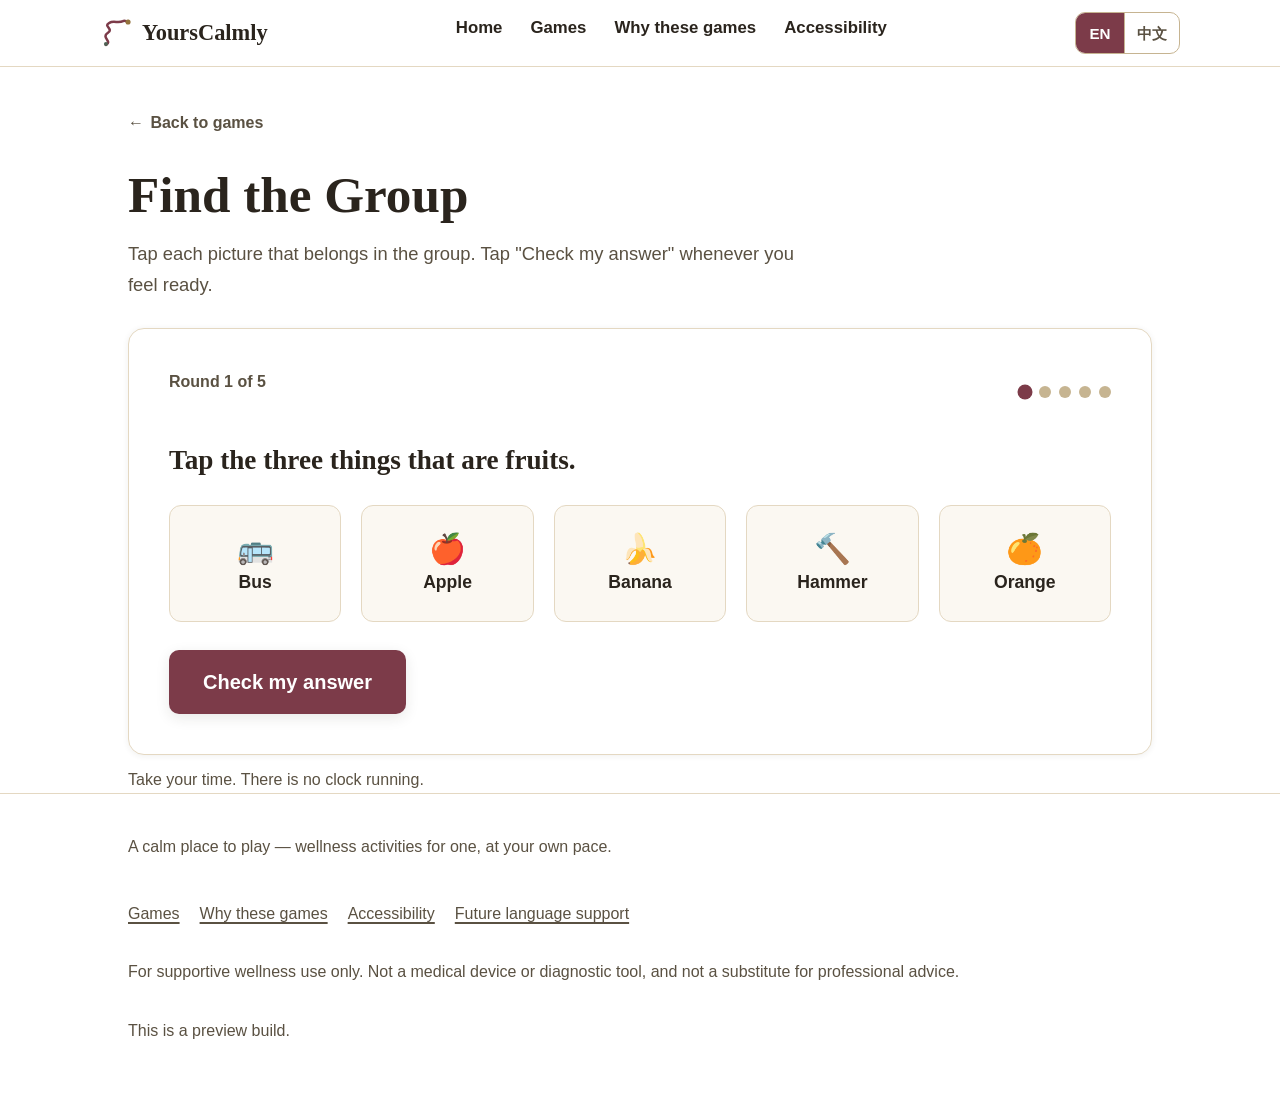
==== games/find-the-group.html @ cfeef56f "Initial YoursCalmly launch" ====
<!DOCTYPE html>
<!-- Find the Group — categorisation game. See /js/find-the-group.js for logic. -->
<html lang="en">
<head>
  <meta charset="UTF-8">
  <meta name="viewport" content="width=device-width, initial-scale=1.0">
  <title>Find the Group — YoursCalmly</title>
  <meta name="description" content="A few pictures appear together — tap the ones that belong to the same familiar group.">
  <link rel="icon" href="data:,">
  <link rel="stylesheet" href="../css/styles.css">
</head>
<body>
  <a class="skip-link" href="#main-content" data-i18n="common.skipToContent">Skip to main content</a>

  <header class="site-header" id="site-header"></header>

  <div id="zh-note" class="container" role="status" hidden style="padding-top: 0.75rem; color: var(--color-text-muted); font-size: 0.95rem;"></div>

  <main id="main-content" class="site-main">
    <div class="container game-page-header">
      <a class="game-breadcrumb" href="../index.html#games-hub">
        <span aria-hidden="true">&larr;</span>
        <span data-i18n="common.backToGames">Back to games</span>
      </a>
    </div>

    <section class="container">
      <div class="game-intro">
        <h1 data-i18n="findGroup.title">Find the Group</h1>
        <p data-i18n="findGroup.instructions">Tap each picture that belongs in the group. Tap "Check my answer" whenever you feel ready.</p>
      </div>

      <div class="game-shell" id="game-shell">
        <div class="game-progress" id="game-progress"></div>
        <div id="game-feedback" class="feedback-banner" aria-live="polite"></div>
        <div id="game-body"></div>
        <div class="game-actions" id="game-actions"></div>
      </div>

      <p class="take-your-time" data-i18n="common.takeYourTime">Take your time. There is no clock running.</p>
    </section>
  </main>

  <footer class="site-footer" id="site-footer"></footer>

  <script src="../js/i18n.js"></script>
  <script src="../js/games-data.js"></script>
  <script src="../js/main.js"></script>
  <script src="../js/game-shell.js"></script>
  <script src="../js/find-the-group.js"></script>
  <script>
    document.addEventListener('DOMContentLoaded', function () {
      GP.initChrome();
      GP_FindGroup.init();
    });
  </script>
</body>
</html>
---- css/styles.css ----
/*
  YoursCalmly — shared stylesheet
  ------------------------------------------------------------
  Design intent: warm, adult, calm. Large text, large tap targets,
  low visual noise, strong contrast, reduced-motion friendly.
  All pages (home + games) load this single stylesheet.
*/

/* ---------- Design tokens ---------- */
:root {
  /* Clean white base — warmth comes from the icons/accents, not the page */
  --color-bg: #FFFFFF;
  --color-bg-soft: #F6F0E4;
  --color-surface: #FFFFFF;
  --color-surface-alt: #FBF8F2;
  --color-border: #E4D8C2;
  --color-border-strong: #C6B491;

  /* Text */
  --color-text: #2A241D;
  --color-text-muted: #5A5142;
  --color-text-on-accent: #FFFFFF;

  /* Accents — muted wine and olive, deliberately not brown/terracotta */
  --color-primary: #7C3B49;       /* muted wine/berry — primary actions */
  --color-primary-hover: #632E39;
  --color-primary-tint: #ECDFE0;
  --color-accent: #4F6355;        /* deep muted sage — secondary accent */
  --color-accent-tint: #E2E7E0;
  --color-gold: #93733C;          /* muted brass — decorative accent */

  /* Feedback */
  --color-success-bg: #E5EADD;
  --color-success-text: #3C4E34;
  --color-success-border: #B9C7A9;
  --color-gentle-bg: #EFE6D2;
  --color-gentle-text: #665B3E;
  --color-gentle-border: #D7C79E;

  /* Focus ring — high-contrast, distinct from palette so it is always visible */
  --color-focus: #1D5C8A;

  /* Type scale (mobile-first; large by default) */
  --fs-body: 1.15rem;
  --fs-lead: 1.3rem;
  --fs-small: 1rem;
  --fs-h1: clamp(2rem, 5vw + 1rem, 3.2rem);
  --fs-h2: clamp(1.6rem, 3vw + 1rem, 2.3rem);
  --fs-h3: clamp(1.3rem, 2vw + 1rem, 1.7rem);
  --fs-card-title: 1.3rem;

  --line-height-body: 1.65;
  --line-height-tight: 1.25;

  --font-heading: Georgia, 'Iowan Old Style', 'Noto Serif', 'Times New Roman', serif;
  --font-body: -apple-system, BlinkMacSystemFont, 'Segoe UI', Roboto, Helvetica, Arial, sans-serif;

  /* Spacing scale */
  --space-1: 0.5rem;
  --space-2: 0.75rem;
  --space-3: 1.25rem;
  --space-4: 1.75rem;
  --space-5: 2.5rem;
  --space-6: 3.5rem;
  --space-7: 5rem;

  /* Shape — moderate, adult rounding rather than full "pill" bubbliness */
  --radius-sm: 8px;
  --radius-md: 12px;
  --radius-lg: 16px;
  --radius-btn: 10px;
  --shadow-soft: 0 4px 14px rgba(42, 36, 29, 0.1);
  --shadow-card: 0 1px 6px rgba(42, 36, 29, 0.07);

  --max-width: 1080px;
  --tap-min: 56px;

  --transition-fast: 160ms ease;
  --transition-medium: 240ms ease;
}

/* Dark mode kept gentle and optional — respects OS preference, still warm not cold */
@media (prefers-color-scheme: dark) {
  :root {
    --color-bg: #221E19;
    --color-bg-soft: #2A251F;
    --color-surface: #2E2822;
    --color-surface-alt: #332C25;
    --color-border: #453C31;
    --color-border-strong: #5A4E3D;

    --color-text: #F3ECE0;
    --color-text-muted: #CBBFA9;

    --color-primary: #D68FA0;
    --color-primary-hover: #E2A5B4;
    --color-primary-tint: #3A272C;

    --color-accent: #93A585;
    --color-accent-tint: #2C332A;
    --color-gold: #BC9A5C;

    --color-success-bg: #29352A;
    --color-success-text: #B7D8AF;
    --color-success-border: #445642;

    --color-gentle-bg: #362F22;
    --color-gentle-text: #E4D3A5;
    --color-gentle-border: #564A31;

    --color-focus: #6FB6E8;
    --shadow-soft: 0 6px 20px rgba(0, 0, 0, 0.35);
    --shadow-card: 0 2px 10px rgba(0, 0, 0, 0.3);
  }
}

/* ---------- Reset ---------- */
*, *::before, *::after { box-sizing: border-box; }
html { -webkit-text-size-adjust: 100%; scroll-behavior: smooth; }
@media (prefers-reduced-motion: reduce) {
  html { scroll-behavior: auto; }
  *, *::before, *::after {
    animation-duration: 0.001ms !important;
    animation-iteration-count: 1 !important;
    transition-duration: 0.001ms !important;
    scroll-behavior: auto !important;
  }
}

body {
  margin: 0;
  background: var(--color-bg);
  color: var(--color-text);
  font-family: var(--font-body);
  font-size: var(--fs-body);
  line-height: var(--line-height-body);
  -webkit-font-smoothing: antialiased;
}

/* Chinese text: prefer clean system sans for readability over serif */
:lang(zh), :lang(zh) h1, :lang(zh) h2, :lang(zh) h3 {
  font-family: 'PingFang SC', 'Microsoft YaHei', 'Noto Sans SC', var(--font-body);
}

h1, h2, h3 {
  font-family: var(--font-heading);
  line-height: var(--line-height-tight);
  margin: 0 0 var(--space-2);
  color: var(--color-text);
  font-weight: 600;
}
h1 { font-size: var(--fs-h1); }
h2 { font-size: var(--fs-h2); }
h3 { font-size: var(--fs-h3); }

p { margin: 0 0 var(--space-3); }
p:last-child { margin-bottom: 0; }

a { color: var(--color-primary); text-decoration-thickness: 2px; text-underline-offset: 3px; }
a:hover { color: var(--color-primary-hover); }

ul, ol { padding-left: 1.4em; }
li { margin-bottom: var(--space-2); }

img, svg { max-width: 100%; display: block; }

/* ---------- Accessibility helpers ---------- */
.sr-only {
  position: absolute;
  width: 1px; height: 1px;
  padding: 0; margin: -1px;
  overflow: hidden;
  clip: rect(0, 0, 0, 0);
  white-space: nowrap;
  border: 0;
}

.skip-link {
  position: absolute;
  top: -60px;
  left: var(--space-3);
  background: var(--color-primary);
  color: #fff;
  padding: var(--space-2) var(--space-3);
  border-radius: var(--radius-sm);
  z-index: 1000;
  transition: top var(--transition-fast);
  font-size: var(--fs-small);
}
.skip-link:focus {
  top: var(--space-2);
}

:focus-visible {
  outline: 3px solid var(--color-focus);
  outline-offset: 3px;
  border-radius: var(--radius-sm);
}
/* Ensure default focus is visible even without :focus-visible support */
a:focus, button:focus, input:focus, [tabindex]:focus {
  outline: 3px solid var(--color-focus);
  outline-offset: 3px;
}

/* ---------- Layout ---------- */
.container {
  max-width: var(--max-width);
  margin: 0 auto;
  padding: 0 var(--space-4);
}

.site-main { display: block; }

section {
  padding: var(--space-6) 0;
}
section + section {
  border-top: 1px solid var(--color-border);
}

.section-header {
  max-width: 46rem;
  margin: 0 0 var(--space-5);
}
.section-header .eyebrow {
  display: inline-block;
  color: var(--color-accent);
  font-weight: 700;
  letter-spacing: 0.04em;
  text-transform: uppercase;
  font-size: 0.9rem;
  margin-bottom: var(--space-1);
}
.section-header p {
  font-size: var(--fs-lead);
  color: var(--color-text-muted);
}

.section-alt { background: var(--color-bg-soft); }

/* ---------- Header / Nav ---------- */
.site-header {
  position: sticky;
  top: 0;
  z-index: 100;
  background: rgba(255, 255, 255, 0.92);
  backdrop-filter: saturate(140%) blur(6px);
  border-bottom: 1px solid var(--color-border);
}
@media (prefers-color-scheme: dark) {
  .site-header { background: rgba(34, 30, 25, 0.92); }
}

.nav-bar {
  display: flex;
  align-items: center;
  justify-content: space-between;
  gap: var(--space-3);
  padding: var(--space-2) 0;
}

.brand {
  display: flex;
  align-items: center;
  gap: 0.5rem;
  font-family: var(--font-heading);
  font-size: 1.4rem;
  font-weight: 700;
  color: var(--color-text);
  text-decoration: none;
  white-space: nowrap;
}
.brand:hover { color: var(--color-primary); }
.brand-mark {
  width: 34px;
  height: 34px;
  flex-shrink: 0;
}
.brand-mark-path {
  fill: none;
  stroke: var(--color-primary);
  stroke-width: 3;
  stroke-linecap: round;
}
.brand-mark-start { fill: var(--color-accent); }
.brand-mark-end { fill: var(--color-gold); }

.nav-links {
  display: none;
  list-style: none;
  margin: 0;
  padding: 0;
  gap: var(--space-4);
  align-items: center;
}
.nav-links a {
  color: var(--color-text);
  text-decoration: none;
  font-size: 1.05rem;
  font-weight: 600;
  padding: var(--space-1) 0;
  border-bottom: 2px solid transparent;
}
.nav-links a:hover,
.nav-links a[aria-current="page"] {
  color: var(--color-primary);
  border-bottom-color: var(--color-primary);
}

@media (min-width: 780px) {
  .nav-links { display: flex; }
}

.nav-right {
  display: flex;
  align-items: center;
  gap: var(--space-2);
}

.lang-toggle {
  display: inline-flex;
  align-items: stretch;
  border: 1.5px solid var(--color-border-strong);
  border-radius: var(--radius-btn);
  overflow: hidden;
  background: var(--color-surface);
}
.lang-toggle button {
  display: inline-flex;
  align-items: center;
  justify-content: center;
  border: 0;
  background: transparent;
  min-width: 3rem;
  padding: 0 0.75rem;
  font-size: 0.95rem;
  font-weight: 600;
  line-height: 1;
  cursor: pointer;
  color: var(--color-text-muted);
  min-height: 40px;
}
.lang-toggle button + button {
  border-left: 1.5px solid var(--color-border-strong);
}
.lang-toggle button[aria-pressed="true"] {
  background: var(--color-primary);
  color: #fff;
}
.lang-toggle button:not([aria-pressed="true"]):hover {
  color: var(--color-text);
  background: var(--color-bg-soft);
}

.lang-note {
  font-size: 0.85rem;
  color: var(--color-text-muted);
  margin-left: var(--space-1);
}

/* ---------- Buttons ---------- */
.btn {
  display: inline-flex;
  align-items: center;
  justify-content: center;
  gap: 0.5rem;
  min-height: var(--tap-min);
  padding: 0.9rem 1.75rem;
  border-radius: var(--radius-btn);
  font-size: 1.15rem;
  font-weight: 700;
  font-family: var(--font-body);
  text-decoration: none;
  cursor: pointer;
  border: 2px solid transparent;
  transition: transform var(--transition-fast), background var(--transition-fast), box-shadow var(--transition-fast);
  line-height: 1.2;
}
.btn:active { transform: translateY(1px); }

.btn-primary {
  background: var(--color-primary);
  color: #fff;
  box-shadow: var(--shadow-soft);
}
.btn-primary:hover { background: var(--color-primary-hover); color: #fff; }

.btn-secondary {
  background: transparent;
  color: var(--color-primary);
  border-color: var(--color-primary);
}
.btn-secondary:hover { background: var(--color-primary-tint); }

.btn-ghost {
  background: var(--color-surface);
  color: var(--color-text);
  border-color: var(--color-border-strong);
}
.btn-ghost:hover { background: var(--color-bg-soft); }

.btn-block { width: 100%; }
.btn-lg { min-height: 64px; font-size: 1.25rem; padding: 1rem 2rem; }

.btn[disabled] {
  opacity: 0.55;
  cursor: not-allowed;
}

/* ---------- Hero ---------- */
.hero {
  padding: var(--space-7) 0 var(--space-6);
  position: relative;
  overflow: hidden;
}
.hero-shape {
  position: absolute;
  border-radius: 50%;
  filter: blur(30px);
  opacity: 0.35;
  z-index: 0;
}
.hero-shape.one {
  width: 300px; height: 300px;
  background: var(--color-primary-tint);
  top: -140px; right: -120px;
}
.hero-shape.two {
  width: 200px; height: 200px;
  background: var(--color-accent-tint);
  bottom: -100px; left: -80px;
}
.hero .container { position: relative; z-index: 1; }
.hero-content { max-width: 40rem; }
.hero .eyebrow {
  display: inline-block;
  color: var(--color-accent);
  font-weight: 700;
  letter-spacing: 0.04em;
  text-transform: uppercase;
  font-size: 0.9rem;
  margin-bottom: var(--space-2);
}
.hero h1 { margin-bottom: var(--space-3); }
.hero .lead {
  font-size: var(--fs-lead);
  color: var(--color-text-muted);
  margin-bottom: var(--space-4);
}
.hero-actions {
  display: flex;
  flex-wrap: wrap;
  gap: var(--space-3);
}

/* ---------- How it works ---------- */
.steps {
  list-style: none;
  margin: 0;
  padding: 0;
  display: grid;
  gap: var(--space-4);
  grid-template-columns: 1fr;
}
@media (min-width: 700px) {
  .steps { grid-template-columns: repeat(3, 1fr); }
}
.step {
  background: var(--color-surface);
  border: 1px solid var(--color-border);
  border-radius: var(--radius-md);
  padding: var(--space-4);
}
.step-number {
  display: inline-flex;
  align-items: center;
  justify-content: center;
  width: 2.5rem;
  height: 2.5rem;
  border-radius: 50%;
  background: var(--color-accent-tint);
  color: var(--color-accent);
  font-weight: 700;
  font-size: 1.1rem;
  margin-bottom: var(--space-2);
}
.step h3 { font-size: 1.2rem; margin-bottom: var(--space-1); }
.step p { color: var(--color-text-muted); margin: 0; }

/* ---------- Games hub / cards ---------- */
.game-grid {
  display: grid;
  gap: var(--space-4);
  grid-template-columns: 1fr;
}
@media (min-width: 700px) {
  .game-grid { grid-template-columns: repeat(3, 1fr); }
}

.game-card {
  background: var(--color-surface);
  border: 1px solid var(--color-border);
  border-radius: var(--radius-lg);
  padding: var(--space-4);
  display: flex;
  flex-direction: column;
  gap: var(--space-2);
  box-shadow: var(--shadow-card);
}
.game-card-icon {
  width: 48px;
  height: 48px;
  border-radius: var(--radius-sm);
  background: var(--color-accent-tint);
  display: flex;
  align-items: center;
  justify-content: center;
  font-size: 1.4rem;
  margin-bottom: var(--space-1);
}
.game-card h3 { font-size: var(--fs-card-title); margin-bottom: 0.25rem; }
.game-card p { color: var(--color-text-muted); flex-grow: 1; }
.game-card .btn { margin-top: var(--space-2); align-self: flex-start; }

/* ---------- Game shell (used across all mini-games) ---------- */
.game-page-header {
  padding-top: var(--space-4);
  padding-bottom: var(--space-2);
}
.game-breadcrumb {
  display: inline-flex;
  align-items: center;
  gap: 0.4rem;
  color: var(--color-text-muted);
  text-decoration: none;
  font-weight: 600;
  font-size: 1rem;
  min-height: var(--tap-min);
}
.game-breadcrumb:hover { color: var(--color-primary); }

.game-shell {
  background: var(--color-surface);
  border: 1px solid var(--color-border);
  border-radius: var(--radius-lg);
  padding: var(--space-5);
  box-shadow: var(--shadow-card);
}

.game-intro { max-width: 42rem; margin-bottom: var(--space-4); }
.game-intro p { color: var(--color-text-muted); }

.game-progress {
  display: flex;
  align-items: center;
  justify-content: space-between;
  gap: var(--space-3);
  margin-bottom: var(--space-4);
  flex-wrap: wrap;
}
.game-progress-label {
  font-weight: 700;
  color: var(--color-text-muted);
  font-size: 1rem;
}
.progress-dots {
  display: flex;
  gap: 0.5rem;
  list-style: none;
  margin: 0;
  padding: 0;
}
.progress-dots li {
  width: 12px;
  height: 12px;
  border-radius: 50%;
  background: var(--color-border-strong);
  margin: 0;
}
.progress-dots li[data-state="done"] { background: var(--color-accent); }
.progress-dots li[data-state="current"] {
  background: var(--color-primary);
  transform: scale(1.25);
}

.game-prompt {
  font-family: var(--font-heading);
  font-size: var(--fs-h3);
  margin-bottom: var(--space-4);
}

.take-your-time {
  color: var(--color-text-muted);
  font-size: var(--fs-small);
  margin-top: var(--space-2);
}

/* Choice cards used by Memory Lane / Find the Group / Tune Match */
.choice-grid {
  display: grid;
  gap: var(--space-3);
  grid-template-columns: repeat(auto-fit, minmax(150px, 1fr));
  margin-bottom: var(--space-4);
}

.choice-card {
  display: flex;
  flex-direction: column;
  align-items: center;
  gap: var(--space-1);
  background: var(--color-surface-alt);
  border: 1.5px solid var(--color-border);
  border-radius: var(--radius-md);
  padding: var(--space-4) var(--space-2);
  min-height: 116px;
  font-family: var(--font-body);
  font-size: 1.1rem;
  font-weight: 600;
  color: var(--color-text);
  cursor: pointer;
  transition: border-color var(--transition-fast), background var(--transition-fast), transform var(--transition-fast);
  text-align: center;
}
.choice-card .choice-icon { font-size: 1.85rem; line-height: 1; opacity: 0.9; }
.choice-card:hover {
  border-color: var(--color-primary);
  background: var(--color-primary-tint);
}
.choice-card[aria-pressed="true"] {
  border-color: var(--color-primary);
  background: var(--color-primary-tint);
  box-shadow: inset 0 0 0 2px var(--color-primary);
}
.choice-card[data-result="correct"] {
  border-color: var(--color-success-border);
  background: var(--color-success-bg);
  box-shadow: none;
}
.choice-card[data-result="missed"] {
  border-color: var(--color-gold);
  background: var(--color-gentle-bg);
  box-shadow: none;
}
.choice-card[disabled] { cursor: default; }

/* Feedback banner */
.feedback-banner {
  display: none;
  align-items: flex-start;
  gap: var(--space-2);
  border-radius: var(--radius-md);
  padding: var(--space-3) var(--space-4);
  margin-bottom: var(--space-4);
  font-size: 1.1rem;
}
.feedback-banner.is-visible { display: flex; }
.feedback-banner.success {
  background: var(--color-success-bg);
  color: var(--color-success-text);
  border: 1px solid var(--color-success-border);
}
.feedback-banner.gentle {
  background: var(--color-gentle-bg);
  color: var(--color-gentle-text);
  border: 1px solid var(--color-gentle-border);
}
.feedback-icon { font-size: 1.4rem; flex-shrink: 0; }

.game-actions {
  display: flex;
  flex-wrap: wrap;
  gap: var(--space-3);
  justify-content: flex-start;
}

/* Results screen */
.results-panel { text-align: left; }
.results-panel .results-icon {
  font-size: 2.1rem;
  margin-bottom: var(--space-2);
  opacity: 0.9;
}
.results-summary {
  background: var(--color-accent-tint);
  border-radius: var(--radius-md);
  padding: var(--space-3) var(--space-4);
  color: var(--color-text);
  margin-bottom: var(--space-4);
  font-size: 1.1rem;
}

/* Tune Match play button */
.tune-player {
  display: flex;
  align-items: center;
  gap: var(--space-3);
  flex-wrap: wrap;
  margin-bottom: var(--space-4);
}
.tune-play-btn {
  min-width: 220px;
}
.tune-hint {
  color: var(--color-text-muted);
  font-size: var(--fs-small);
}

/* ---------- Why section / Accessibility section ---------- */
.info-grid {
  display: grid;
  gap: var(--space-4);
  grid-template-columns: 1fr;
}
@media (min-width: 700px) {
  .info-grid { grid-template-columns: repeat(2, 1fr); }
}
.info-card {
  background: var(--color-surface);
  border: 1px solid var(--color-border);
  border-radius: var(--radius-md);
  padding: var(--space-4);
}
.info-card h3 {
  font-size: 1.25rem;
  display: flex;
  align-items: center;
  gap: 0.6rem;
}
.info-card p { color: var(--color-text-muted); margin: 0; }

.disclaimer-box {
  margin-top: var(--space-5);
  background: var(--color-bg-soft);
  border: 1px dashed var(--color-border-strong);
  border-radius: var(--radius-md);
  padding: var(--space-4);
  color: var(--color-text-muted);
  font-size: var(--fs-small);
}
.disclaimer-box strong { color: var(--color-text); }

/* ---------- Language section ---------- */
.language-note-card {
  background: var(--color-surface);
  border: 1px solid var(--color-border);
  border-radius: var(--radius-md);
  padding: var(--space-4);
  display: flex;
  gap: var(--space-3);
  align-items: flex-start;
  max-width: 42rem;
}
.language-note-card .icon { font-size: 2rem; }

/* ---------- Footer ---------- */
.site-footer {
  border-top: 1px solid var(--color-border);
  padding: var(--space-5) 0 var(--space-6);
  color: var(--color-text-muted);
  font-size: var(--fs-small);
}
.footer-grid {
  display: flex;
  flex-direction: column;
  gap: var(--space-2);
}
.footer-links {
  display: flex;
  flex-wrap: wrap;
  gap: var(--space-3);
  list-style: none;
  padding: 0;
  margin: var(--space-1) 0;
}
.footer-links a { color: var(--color-text-muted); }
.footer-links a:hover { color: var(--color-primary); }

/* Toast for language coming-soon note */
.toast {
  position: fixed;
  left: 50%;
  bottom: var(--space-4);
  transform: translate(-50%, 0);
  background: var(--color-text);
  color: var(--color-bg);
  padding: var(--space-2) var(--space-4);
  border-radius: 999px;
  font-size: 1rem;
  box-shadow: var(--shadow-soft);
  z-index: 1000;
  opacity: 0;
  pointer-events: none;
  transition: opacity var(--transition-medium);
}
.toast.is-visible { opacity: 1; }

/* Utility */
.center { text-align: center; }
.mt-0 { margin-top: 0; }
.hidden { display: none !important; }
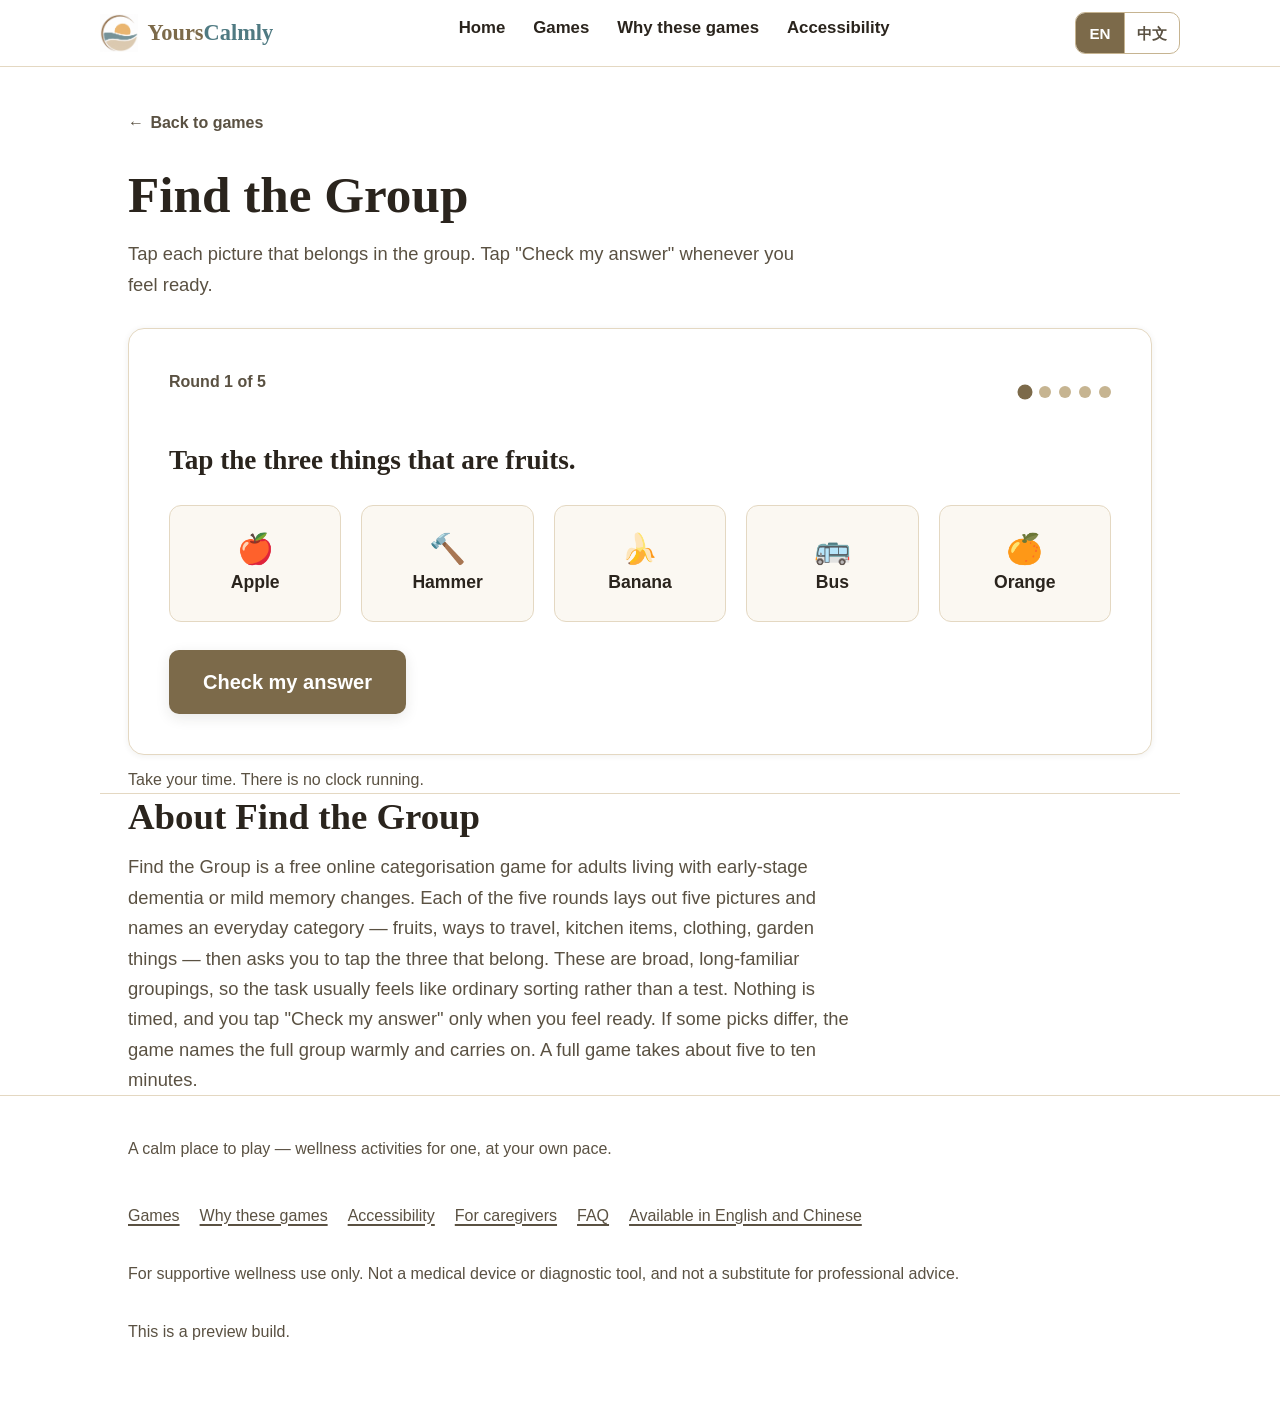
==== commit a9b4397c: "Complete Chinese translation and add SEO foundations Language: - Fill in the 10 empty zh keys (why.*" ====
--- a/games/find-the-group.html
+++ b/games/find-the-group.html
@@ -1,13 +1,42 @@
 <!DOCTYPE html>
 <!-- Find the Group — categorisation game. See /js/find-the-group.js for logic. -->
-<html lang="en">
+<html lang="en" data-i18n-title="seo.findGroupTitle" data-i18n-desc="seo.findGroupDesc">
 <head>
   <meta charset="UTF-8">
   <meta name="viewport" content="width=device-width, initial-scale=1.0">
-  <title>Find the Group — YoursCalmly</title>
-  <meta name="description" content="A few pictures appear together — tap the ones that belong to the same familiar group.">
-  <link rel="icon" href="data:,">
+  <title>Find the Group — Categorisation Game for Dementia | YoursCalmly</title>
+  <meta name="description" content="A free, calming categorisation game for adults with early-stage dementia. Tap the pictures that belong to the same familiar group — fruits, kitchen items, clothing, and more.">
+  <link rel="canonical" href="https://yourscalmly.com/games/find-the-group.html">
+  <link rel="alternate" hreflang="en" href="https://yourscalmly.com/games/find-the-group.html">
+  <link rel="alternate" hreflang="zh" href="https://yourscalmly.com/games/find-the-group.html?lang=zh">
+  <link rel="alternate" hreflang="x-default" href="https://yourscalmly.com/games/find-the-group.html">
+  <meta property="og:type" content="website">
+  <meta property="og:site_name" content="YoursCalmly">
+  <meta property="og:title" content="Find the Group — Categorisation Game for Dementia">
+  <meta property="og:description" content="A free, calming categorisation game for adults with early-stage dementia. No timer, no score.">
+  <meta property="og:url" content="https://yourscalmly.com/games/find-the-group.html">
+  <meta property="og:image" content="https://yourscalmly.com/assets/logo-mark.png">
+  <meta name="twitter:card" content="summary">
+  <meta name="twitter:title" content="Find the Group — Categorisation Game for Dementia">
+  <meta name="twitter:description" content="A free, calming categorisation game for adults with early-stage dementia. No timer, no score.">
+  <meta name="twitter:image" content="https://yourscalmly.com/assets/logo-mark.png">
+  <link rel="icon" type="image/png" href="../assets/logo-mark.png">
+  <link rel="apple-touch-icon" href="../assets/logo-mark.png">
   <link rel="stylesheet" href="../css/styles.css">
+  <script type="application/ld+json">
+  {
+    "@context": "https://schema.org",
+    "@type": "Game",
+    "name": "Find the Group",
+    "url": "https://yourscalmly.com/games/find-the-group.html",
+    "description": "A free, calming online categorisation game for adults with early-stage dementia. Tap the pictures that belong to the same everyday group. No timer, no score.",
+    "genre": "Cognitive wellness",
+    "numberOfPlayers": { "@type": "QuantitativeValue", "value": 1 },
+    "inLanguage": ["en", "zh"],
+    "isAccessibleForFree": true,
+    "publisher": { "@type": "Organization", "name": "YoursCalmly", "url": "https://yourscalmly.com/" }
+  }
+  </script>
 </head>
 <body>
   <a class="skip-link" href="#main-content" data-i18n="common.skipToContent">Skip to main content</a>
@@ -39,6 +68,13 @@
 
       <p class="take-your-time" data-i18n="common.takeYourTime">Take your time. There is no clock running.</p>
     </section>
+
+    <section class="container" aria-labelledby="about-title">
+      <div class="prose">
+        <h2 id="about-title" data-i18n="findGroup.aboutTitle">About Find the Group</h2>
+        <p data-i18n="findGroup.aboutBody">Find the Group is a free online categorisation game for adults living with early-stage dementia or mild memory changes. Each of the five rounds lays out five pictures and names an everyday category — fruits, ways to travel, kitchen items, clothing, garden things — then asks you to tap the three that belong. These are broad, long-familiar groupings, so the task usually feels like ordinary sorting rather than a test. Nothing is timed, and you tap "Check my answer" only when you feel ready. If some picks differ, the game names the full group warmly and carries on. A full game takes about five to ten minutes.</p>
+      </div>
+    </section>
   </main>
 
   <footer class="site-footer" id="site-footer"></footer>
--- a/css/styles.css
+++ b/css/styles.css
@@ -21,13 +21,17 @@
   --color-text-muted: #5A5142;
   --color-text-on-accent: #FFFFFF;
 
-  /* Accents — muted wine and olive, deliberately not brown/terracotta */
-  --color-primary: #7C3B49;       /* muted wine/berry — primary actions */
-  --color-primary-hover: #632E39;
-  --color-primary-tint: #ECDFE0;
-  --color-accent: #4F6355;        /* deep muted sage — secondary accent */
-  --color-accent-tint: #E2E7E0;
-  --color-gold: #93733C;          /* muted brass — decorative accent */
+  /* Accents — matched to the logo mark: warm ring-brown + wave-teal */
+  --color-primary: #7C6A4A;       /* logo ring brown — primary actions */
+  --color-primary-hover: #5E5036;
+  --color-primary-tint: #EDE7D9;
+  --color-accent: #4F7A82;        /* logo wave teal — secondary accent */
+  --color-accent-tint: #E1EAEB;
+  --color-gold: #C2903F;          /* logo sun gold — decorative accent */
+
+  /* Wordmark colors — same values as the accents above, kept as aliases */
+  --logo-ring: var(--color-primary);
+  --logo-wave: var(--color-accent);
 
   /* Feedback */
   --color-success-bg: #E5EADD;
@@ -92,13 +96,16 @@
     --color-text: #F3ECE0;
     --color-text-muted: #CBBFA9;
 
-    --color-primary: #D68FA0;
-    --color-primary-hover: #E2A5B4;
-    --color-primary-tint: #3A272C;
-
-    --color-accent: #93A585;
-    --color-accent-tint: #2C332A;
-    --color-gold: #BC9A5C;
+    --color-primary: #C9B48C;
+    --color-primary-hover: #D9C6A0;
+    --color-primary-tint: #362F22;
+
+    --color-accent: #7FB0B8;
+    --color-accent-tint: #24302F;
+    --color-gold: #E0B36B;
+
+    --logo-ring: var(--color-primary);
+    --logo-wave: var(--color-accent);
 
     --color-success-bg: #29352A;
     --color-success-text: #B7D8AF;
@@ -262,28 +269,22 @@
 .brand {
   display: flex;
   align-items: center;
-  gap: 0.5rem;
+  gap: 0.6rem;
   font-family: var(--font-heading);
   font-size: 1.4rem;
   font-weight: 700;
-  color: var(--color-text);
   text-decoration: none;
   white-space: nowrap;
 }
-.brand:hover { color: var(--color-primary); }
+.brand:hover { opacity: 0.85; }
 .brand-mark {
-  width: 34px;
-  height: 34px;
+  width: 38px;
+  height: 38px;
   flex-shrink: 0;
-}
-.brand-mark-path {
-  fill: none;
-  stroke: var(--color-primary);
-  stroke-width: 3;
-  stroke-linecap: round;
-}
-.brand-mark-start { fill: var(--color-accent); }
-.brand-mark-end { fill: var(--color-gold); }
+  object-fit: contain;
+}
+.brand-word-a { color: var(--logo-ring); }
+.brand-word-b { color: var(--logo-wave); }
 
 .nav-links {
   display: none;
@@ -738,6 +739,18 @@
   font-size: var(--fs-small);
 }
 .disclaimer-box strong { color: var(--color-text); }
+
+/* ---------- Long-form prose sections ---------- */
+.prose {
+  max-width: 46rem;
+}
+.prose h3 {
+  font-size: 1.35rem;
+  margin-top: var(--space-5);
+}
+.prose p {
+  color: var(--color-text-muted);
+}
 
 /* ---------- Language section ---------- */
 .language-note-card {
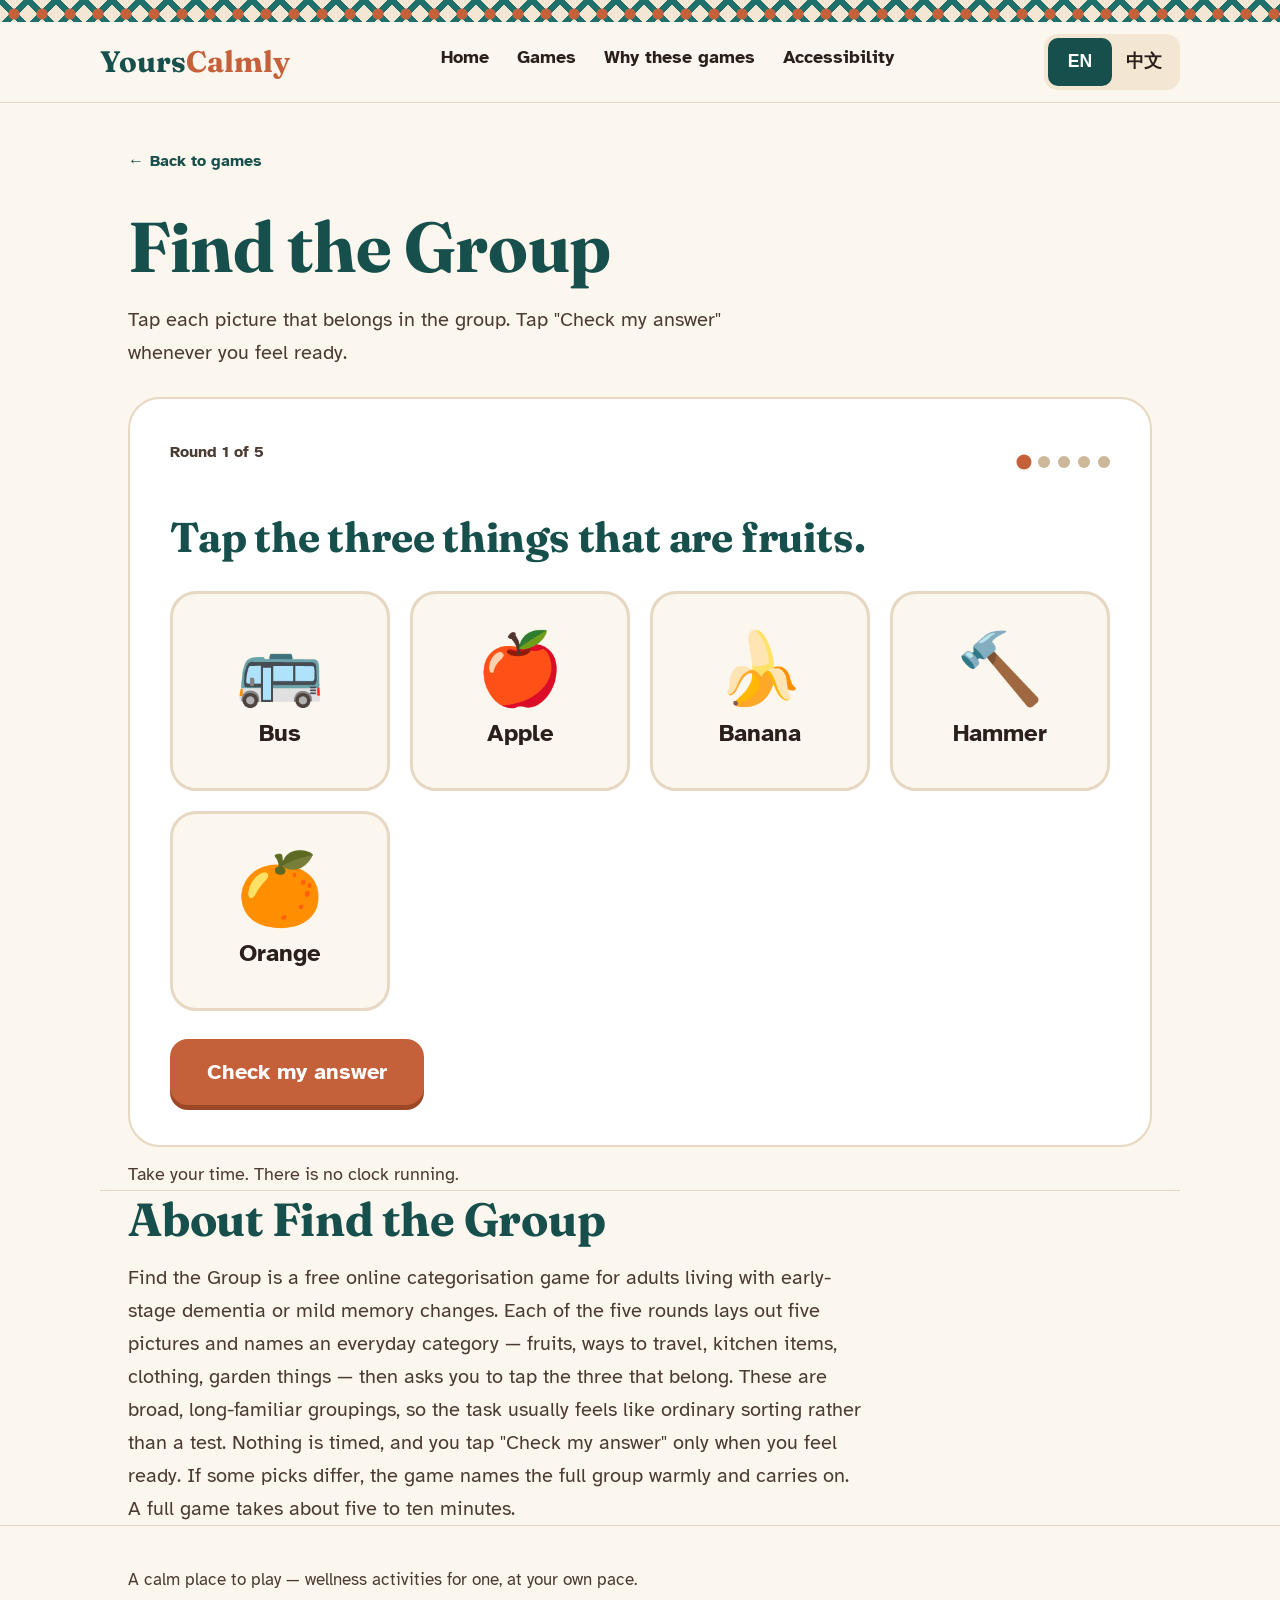
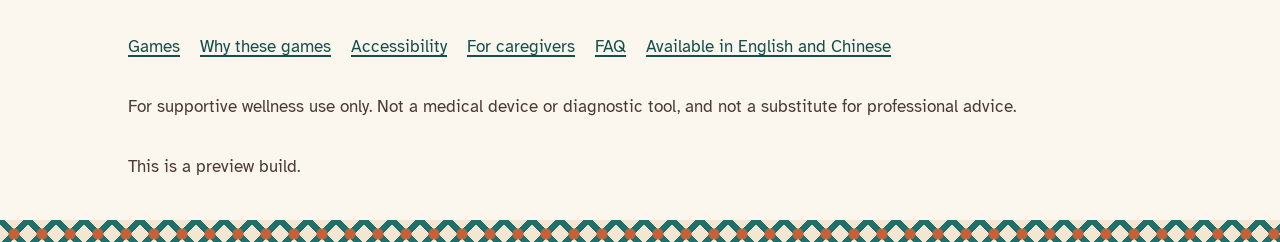
==== commit b3c42723: "Add files via upload" ====
--- a/games/find-the-group.html
+++ b/games/find-the-group.html
@@ -22,6 +22,10 @@
   <meta name="twitter:image" content="https://yourscalmly.com/assets/logo-mark.png">
   <link rel="icon" type="image/png" href="../assets/logo-mark.png">
   <link rel="apple-touch-icon" href="../assets/logo-mark.png">
+  <link rel="preconnect" href="https://fonts.googleapis.com">
+  <link rel="preconnect" href="https://fonts.gstatic.com" crossorigin>
+  <link href="https://fonts.googleapis.com/css2?family=Atkinson+Hyperlegible:wght@400;700&family=Fraunces:opsz,wght@9..144,600;9..144,700&display=swap" rel="stylesheet">
+  <meta name="theme-color" content="#FBF6EE">
   <link rel="stylesheet" href="../css/styles.css">
   <script type="application/ld+json">
   {
--- a/css/styles.css
+++ b/css/styles.css
@@ -811,3 +811,193 @@
 .center { text-align: center; }
 .mt-0 { margin-top: 0; }
 .hidden { display: none !important; }
+
+
+/* =====================================================================
+   Kopitiam theme (2026 redesign)
+   Warm, familiar and local: teal and terracotta on warm cream, with a
+   Peranakan-style tile border. Overrides the base styles above; all
+   class names and behaviour are unchanged. One calm light theme only.
+   ===================================================================== */
+:root {
+  --color-bg: #FBF6EE;
+  --color-bg-soft: #F3E7D3;
+  --color-surface: #FFFFFF;
+  --color-surface-alt: #FFFFFF;
+  --color-border: #E6D8C3;
+  --color-border-strong: #CDB89A;
+  --color-text: #2A1F1A;
+  --color-text-muted: #4A3B33;
+  --color-text-on-accent: #FFFFFF;
+  --color-primary: #C4613A;
+  --color-primary-hover: #A84F2D;
+  --color-primary-tint: #F6DFC9;
+  --color-accent: #1F6F6A;
+  --color-accent-tint: #D6EBE8;
+  --color-gold: #C2903F;
+  --color-teal-deep: #164F4B;
+  --logo-ring: #164F4B;
+  --logo-wave: #C4613A;
+  --color-success-bg: #E3F1EF;
+  --color-success-text: #164F4B;
+  --color-success-border: #1F6F6A;
+  --color-gentle-bg: #F6E9D3;
+  --color-gentle-text: #6A4B2A;
+  --color-gentle-border: #E2C9A0;
+  --color-focus: #1D5C8A;
+  --fs-body: 1.25rem;
+  --fs-lead: 1.4rem;
+  --fs-small: 1.05rem;
+  --fs-h1: clamp(2.5rem, 5.5vw + 0.5rem, 4.4rem);
+  --fs-h2: clamp(1.9rem, 3.4vw + 0.6rem, 2.9rem);
+  --fs-h3: clamp(1.4rem, 1.6vw + 0.9rem, 1.8rem);
+  --fs-card-title: 1.75rem;
+  --font-heading: 'Fraunces', Georgia, 'Noto Serif', serif;
+  --font-body: 'Atkinson Hyperlegible', -apple-system, BlinkMacSystemFont, 'Segoe UI', Roboto, Arial, sans-serif;
+  --radius-sm: 12px;
+  --radius-md: 22px;
+  --radius-lg: 30px;
+  --radius-btn: 18px;
+  --tap-min: 60px;
+  --shadow-soft: none;
+  --shadow-card: none;
+}
+@media (prefers-color-scheme: dark) {
+  :root {
+  --color-bg: #FBF6EE;
+  --color-bg-soft: #F3E7D3;
+  --color-surface: #FFFFFF;
+  --color-surface-alt: #FFFFFF;
+  --color-border: #E6D8C3;
+  --color-border-strong: #CDB89A;
+  --color-text: #2A1F1A;
+  --color-text-muted: #4A3B33;
+  --color-text-on-accent: #FFFFFF;
+  --color-primary: #C4613A;
+  --color-primary-hover: #A84F2D;
+  --color-primary-tint: #F6DFC9;
+  --color-accent: #1F6F6A;
+  --color-accent-tint: #D6EBE8;
+  --color-gold: #C2903F;
+  --color-teal-deep: #164F4B;
+  --logo-ring: #164F4B;
+  --logo-wave: #C4613A;
+  --color-success-bg: #E3F1EF;
+  --color-success-text: #164F4B;
+  --color-success-border: #1F6F6A;
+  --color-gentle-bg: #F6E9D3;
+  --color-gentle-text: #6A4B2A;
+  --color-gentle-border: #E2C9A0;
+  --color-focus: #1D5C8A;
+  --fs-body: 1.25rem;
+  --fs-lead: 1.4rem;
+  --fs-small: 1.05rem;
+  --fs-h1: clamp(2.5rem, 5.5vw + 0.5rem, 4.4rem);
+  --fs-h2: clamp(1.9rem, 3.4vw + 0.6rem, 2.9rem);
+  --fs-h3: clamp(1.4rem, 1.6vw + 0.9rem, 1.8rem);
+  --fs-card-title: 1.75rem;
+  --font-heading: 'Fraunces', Georgia, 'Noto Serif', serif;
+  --font-body: 'Atkinson Hyperlegible', -apple-system, BlinkMacSystemFont, 'Segoe UI', Roboto, Arial, sans-serif;
+  --radius-sm: 12px;
+  --radius-md: 22px;
+  --radius-lg: 30px;
+  --radius-btn: 18px;
+  --tap-min: 60px;
+  --shadow-soft: none;
+  --shadow-card: none;
+  }
+}
+html { color-scheme: light; background: var(--color-bg); }
+body { background: var(--color-bg); color: var(--color-text); }
+h1, h2, h3 { font-family: var(--font-heading); font-weight: 700; color: var(--color-teal-deep); letter-spacing: -0.005em; }
+:lang(zh) h1, :lang(zh) h2, :lang(zh) h3 { font-family: 'Noto Serif SC', 'Songti SC', var(--font-heading); }
+a { color: var(--color-teal-deep); }
+
+/* Header with tile border */
+.site-header { background: var(--color-bg); backdrop-filter: none; border-bottom: 1px solid var(--color-border); }
+@media (prefers-color-scheme: dark) { .site-header { background: var(--color-bg); } }
+.site-header::before { content: ""; display: block; height: 22px; background: radial-gradient(circle at 50% 50%, #C4613A 0 5px, transparent 6px) 0 0/28px 28px,
+    linear-gradient(45deg, transparent 42%, #1F6F6A 42% 58%, transparent 58%) 0 0/28px 28px,
+    linear-gradient(-45deg, transparent 42%, #1F6F6A 42% 58%, transparent 58%) 0 0/28px 28px,
+    #F3E7D3; }
+.brand-mark { display: none; }
+.brand { font-size: 1.85rem; }
+.brand-word-a { color: var(--color-teal-deep); }
+.brand-word-b { color: var(--color-primary); }
+.nav-links a { font-size: 1.15rem; }
+.nav-links a[aria-current="page"] { color: var(--color-teal-deep); }
+.lang-toggle { background: var(--color-bg-soft); border: 0; border-radius: 14px; padding: 4px; }
+.lang-toggle button { min-height: 48px; min-width: 64px; border: 0; border-radius: 10px; background: transparent; color: var(--color-text); font-size: 1.1rem; font-weight: 700; }
+.lang-toggle button + button { border-left: 0; }
+.lang-toggle button[aria-pressed="true"] { background: var(--color-teal-deep); color: #fff; }
+.lang-toggle button:not([aria-pressed="true"]):hover { background: #fff; }
+
+/* Buttons */
+.btn { font-size: 1.2rem; border-radius: var(--radius-btn); }
+.btn-lg { min-height: 66px; font-size: 1.35rem; padding: 1rem 2.2rem; }
+.btn-primary { background: var(--color-primary); color: #fff; box-shadow: 0 5px 0 #9C4826; }
+.btn-primary:hover { background: var(--color-primary-hover); color: #fff; }
+.btn-primary:active { transform: translateY(3px); box-shadow: 0 2px 0 #9C4826; }
+.btn-secondary { color: var(--color-teal-deep); border-color: var(--color-teal-deep); background: transparent; }
+.btn-secondary:hover { background: var(--color-accent-tint); }
+.btn-ghost { background: #fff; color: var(--color-teal-deep); border-color: var(--color-teal-deep); }
+
+/* Sections */
+.section-alt { background: var(--color-bg-soft); }
+.section-header .eyebrow, .eyebrow { color: var(--color-primary); font-weight: 700; letter-spacing: 0.06em; }
+
+/* Hero: centred, warm */
+.hero { text-align: center; }
+.hero-shape { display: none; }
+.hero-content { max-width: 900px; margin: 0 auto; }
+.hero h1 { color: var(--color-teal-deep); }
+.hero .lead { margin-left: auto; margin-right: auto; max-width: 680px; }
+.hero-actions { justify-content: center; }
+
+/* How it works */
+.step { background: #fff; border: 2px solid var(--color-border); border-radius: var(--radius-lg); }
+.step-number { background: var(--color-accent); color: #fff; }
+
+/* Game cards: big coloured picture band */
+.game-card { padding: 0; overflow: hidden; border: 2px solid var(--color-border); border-radius: var(--radius-lg); background: #fff; gap: 0.5rem; }
+.game-card:hover, .game-card:focus-within { border-color: var(--color-accent); }
+.game-card-icon { width: 100%; height: 150px; border-radius: 0; font-size: 4.6rem; margin: 0 0 0.75rem; background: #F6DFC9; }
+.game-grid .game-card:nth-child(2) .game-card-icon { background: #D6EBE8; }
+.game-grid .game-card:nth-child(3) .game-card-icon { background: #EFE2C3; }
+.game-card h3, .game-card p { margin-left: 1.75rem; margin-right: 1.75rem; }
+.game-card .btn { margin: 0.75rem 1.75rem 1.75rem; }
+
+/* Info cards, guide, disclaimer */
+.info-card { background: #fff; border: 2px solid var(--color-border); border-radius: 24px; box-shadow: none; }
+.section-alt .info-card { background: #fff; }
+.disclaimer-box { background: #fff; border: 2px dashed var(--color-border-strong); border-radius: 24px; }
+.language-note-card { background: #fff; border: 2px solid var(--color-border); border-radius: 24px; }
+
+/* Games */
+.game-shell { background: #fff; border: 2px solid var(--color-border); border-radius: 32px; box-shadow: none; }
+.game-prompt { font-family: var(--font-heading); color: var(--color-teal-deep); font-size: clamp(1.8rem, 2.6vw + 1rem, 2.6rem); line-height: 1.2; }
+.progress-dots li[data-state="current"] { background: var(--color-primary); }
+.progress-dots li[data-state="done"] { background: var(--color-accent); }
+.choice-grid { grid-template-columns: repeat(auto-fit, minmax(190px, 1fr)); gap: 1.25rem; }
+.choice-card { min-height: 200px; justify-content: center; gap: 0.75rem; border: 3px solid var(--color-border); border-radius: 26px; background: var(--color-bg); font-size: 1.5rem; font-weight: 700; }
+.choice-card .choice-icon { font-size: 4.4rem; opacity: 1; }
+.choice-card:hover { border-color: var(--color-accent); background: #fff; }
+.choice-card[aria-pressed="true"] { border-color: var(--color-accent); background: var(--color-accent-tint); box-shadow: none; }
+.choice-card[data-result="correct"] { border-color: var(--color-accent); background: var(--color-success-bg); }
+.choice-card[data-result="missed"] { border-color: var(--color-gold); background: var(--color-gentle-bg); }
+.feedback-banner { font-size: 1.3rem; border-radius: 20px; }
+.take-your-time { font-size: 1.15rem; }
+.game-breadcrumb { color: var(--color-teal-deep); font-weight: 700; }
+
+/* Footer with tile border */
+.site-footer { border-top: 1px solid var(--color-border); padding-bottom: 0; }
+.site-footer::after { content: ""; display: block; height: 22px; margin-top: 2.5rem; background: radial-gradient(circle at 50% 50%, #C4613A 0 5px, transparent 6px) 0 0/28px 28px,
+    linear-gradient(45deg, transparent 42%, #1F6F6A 42% 58%, transparent 58%) 0 0/28px 28px,
+    linear-gradient(-45deg, transparent 42%, #1F6F6A 42% 58%, transparent 58%) 0 0/28px 28px,
+    #F3E7D3; }
+.footer-links a { color: var(--color-teal-deep); }
+.footer-links a:hover { color: var(--color-primary); }
+
+@media (prefers-reduced-motion: reduce) {
+  .btn-primary:active { transform: none; }
+}
